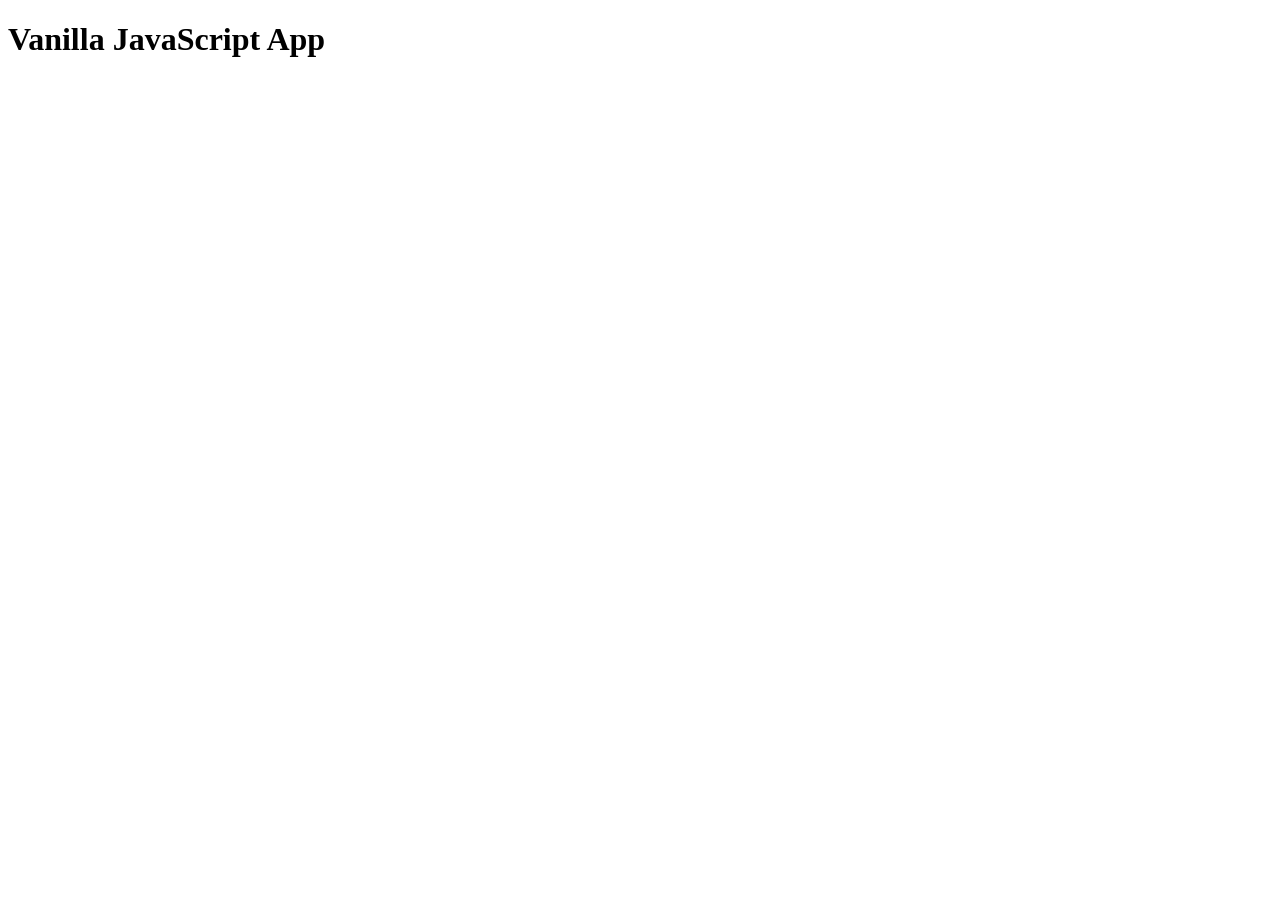
==== src/index.html @ a3a56b65 "Initial commit" ====
<!DOCTYPE html>
<html lang="en">

<head>
  <meta charset="UTF-8">
  <meta name="viewport" content="width=device-width, initial-scale=1.0">
  <link rel="stylesheet" href="styles.css">
  <title>Vanilla JavaScript App</title>
</head>

<body>
  <main>
    <h1>Vanilla JavaScript App</h1>
  </main>
</body>

</html>
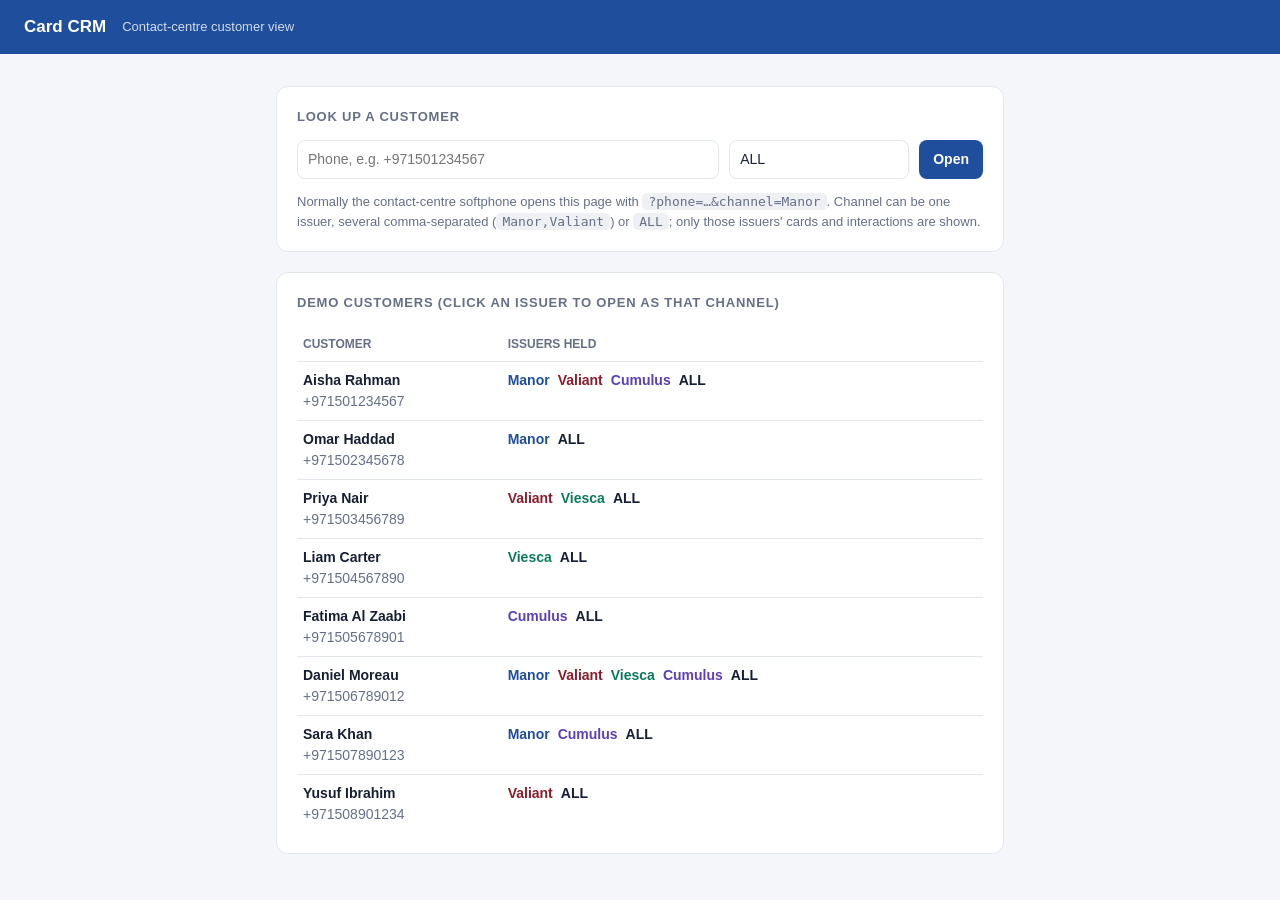
==== commit 072a5ead: "Add files via upload" ====
--- a/src/index.html
+++ b/src/index.html
@@ -1,17 +1,14 @@
-<!DOCTYPE html>
+<!doctype html>
 <html lang="en">
-
 <head>
-  <meta charset="UTF-8">
-  <meta name="viewport" content="width=device-width, initial-scale=1.0">
+  <meta charset="utf-8">
+  <meta name="viewport" content="width=device-width, initial-scale=1">
+  <title>Card CRM</title>
   <link rel="stylesheet" href="styles.css">
-  <title>Vanilla JavaScript App</title>
 </head>
-
 <body>
-  <main>
-    <h1>Vanilla JavaScript App</h1>
-  </main>
+  <div id="app"></div>
+  <script src="data.js"></script>
+  <script src="app.js"></script>
 </body>
-
-</html>+</html>
--- a/src/styles.css
+++ b/src/styles.css
@@ -0,0 +1,87 @@
+:root {
+  --bg: #f4f6fa; --surface: #fff; --text: #172033; --muted: #667085; --border: #e3e7ee;
+  --accent: #1f4e9c; --tint: #e8effa;
+  --ok: #067647; --ok-bg: #e6f6ee; --warn: #b54708; --warn-bg: #fef0e2; --bad: #b42318; --bad-bg: #fde8e6; --neutral-bg: #eef0f4;
+  --radius: 12px;
+}
+@media (prefers-color-scheme: dark) {
+  :root { --bg: #0f1420; --surface: #181f2e; --text: #e8ecf4; --muted: #98a2b3; --border: #2a3345;
+    --ok: #4ade80; --ok-bg: #12301f; --warn: #fbbf6a; --warn-bg: #3a2a12; --bad: #f87d72; --bad-bg: #3b1a17; --neutral-bg: #232c3e; }
+}
+* { box-sizing: border-box; }
+body { margin: 0; font: 15px/1.5 -apple-system, BlinkMacSystemFont, "Segoe UI", Roboto, sans-serif; background: var(--bg); color: var(--text); }
+header.top { background: var(--accent); color: #fff; padding: 14px 24px; display: flex; align-items: center; gap: 16px; flex-wrap: wrap; }
+header.top h1 { font-size: 17px; margin: 0; font-weight: 650; }
+header.top .sub { opacity: .8; font-size: 13px; }
+header.top .spacer { flex: 1; }
+.chip { background: rgba(255,255,255,.18); border: 1px solid rgba(255,255,255,.35); padding: 4px 12px; border-radius: 999px; font-size: 13px; font-weight: 600; }
+header.top a { color: #fff; font-size: 13px; opacity: .9; }
+main { max-width: 1200px; margin: 0 auto; padding: 24px 16px 48px; display: grid; grid-template-columns: 340px 1fr; gap: 20px; align-items: start; }
+@media (max-width: 860px) { main { grid-template-columns: 1fr; } }
+.panel { background: var(--surface); border: 1px solid var(--border); border-radius: var(--radius); padding: 20px; }
+.panel h2 { font-size: 13px; text-transform: uppercase; letter-spacing: .06em; color: var(--muted); margin: 0 0 14px; font-weight: 650; }
+.stack { display: flex; flex-direction: column; gap: 20px; }
+
+.profile .avatar { width: 56px; height: 56px; border-radius: 50%; background: var(--tint); color: var(--accent); display: grid; place-items: center; font-weight: 700; font-size: 20px; }
+.profile .name { font-size: 20px; font-weight: 650; margin: 10px 0 2px; }
+.profile .id { color: var(--muted); font-size: 13px; }
+.profile dl { margin: 16px 0 0; display: grid; grid-template-columns: auto 1fr; gap: 8px 14px; font-size: 14px; }
+.profile dt { color: var(--muted); }
+.profile dd { margin: 0; text-align: right; word-break: break-word; }
+
+.badge { display: inline-block; padding: 2px 9px; border-radius: 999px; font-size: 12px; font-weight: 600; background: var(--neutral-bg); color: var(--muted); }
+.badge.ok { background: var(--ok-bg); color: var(--ok); }
+.badge.warn { background: var(--warn-bg); color: var(--warn); }
+.badge.bad { background: var(--bad-bg); color: var(--bad); }
+
+.cards { display: grid; grid-template-columns: repeat(auto-fill, minmax(320px, 1fr)); gap: 16px; }
+.card { border: 1px solid var(--border); border-radius: var(--radius); overflow: hidden; background: var(--surface); }
+.card .visual { background: linear-gradient(135deg, var(--c), color-mix(in srgb, var(--c) 55%, #000)); color: #fff; padding: 16px 18px; }
+.card .visual .row { display: flex; justify-content: space-between; align-items: center; font-size: 13px; opacity: .92; }
+.card .visual .num { font-size: 20px; letter-spacing: .14em; margin: 18px 0 6px; font-variant-numeric: tabular-nums; }
+.card .visual .prod { font-weight: 600; }
+.card .body { padding: 14px 18px 16px; }
+.card .body .top { display: flex; justify-content: space-between; align-items: center; margin-bottom: 10px; }
+.meter { height: 6px; background: var(--neutral-bg); border-radius: 99px; overflow: hidden; margin: 6px 0 12px; }
+.meter > i { display: block; height: 100%; background: var(--c); }
+.meter > i.high { background: #d92d20; }
+.kv { display: grid; grid-template-columns: 1fr 1fr; gap: 10px 14px; font-size: 13px; }
+.kv span { display: block; color: var(--muted); font-size: 12px; }
+.kv b { font-weight: 600; font-size: 14px; }
+
+.empty { text-align: center; color: var(--muted); padding: 28px 12px; }
+.empty b { color: var(--text); display: block; margin-bottom: 4px; }
+
+.toolbar { display: flex; justify-content: space-between; align-items: center; margin-bottom: 14px; gap: 10px; }
+.toolbar h2 { margin: 0; }
+button, .btn { font: inherit; font-weight: 600; font-size: 14px; border: 0; border-radius: 8px; padding: 8px 14px; cursor: pointer; background: var(--accent); color: #fff; text-decoration: none; display: inline-block; }
+button.secondary { background: var(--neutral-bg); color: var(--text); }
+button:hover { filter: brightness(1.08); }
+
+form.log { display: none; border: 1px solid var(--border); background: var(--bg); border-radius: 10px; padding: 14px; margin-bottom: 16px; gap: 12px; grid-template-columns: repeat(auto-fit, minmax(160px, 1fr)); }
+form.log.open { display: grid; }
+form.log label { font-size: 12px; color: var(--muted); display: flex; flex-direction: column; gap: 4px; }
+form.log .wide { grid-column: 1 / -1; }
+input, select, textarea { font: inherit; font-size: 14px; padding: 8px 10px; border: 1px solid var(--border); border-radius: 8px; background: var(--surface); color: var(--text); width: 100%; }
+textarea { min-height: 70px; resize: vertical; }
+form.log .actions { grid-column: 1 / -1; display: flex; gap: 8px; justify-content: flex-end; }
+
+.timeline { list-style: none; margin: 0; padding: 0; }
+.timeline li { display: grid; grid-template-columns: 38px 1fr; gap: 12px; padding: 14px 0; border-top: 1px solid var(--border); }
+.timeline li:first-child { border-top: 0; padding-top: 0; }
+.timeline .ico { width: 38px; height: 38px; border-radius: 50%; background: var(--tint); color: var(--accent); display: grid; place-items: center; font-size: 17px; }
+.timeline .head { display: flex; flex-wrap: wrap; gap: 6px 10px; align-items: center; }
+.timeline .head b { font-weight: 650; }
+.timeline .meta { color: var(--muted); font-size: 12.5px; }
+.timeline p { margin: 4px 0 0; font-size: 14px; }
+.tag { font-size: 11.5px; font-weight: 650; padding: 1px 8px; border-radius: 6px; background: var(--c-tint, var(--neutral-bg)); color: var(--c, var(--muted)); }
+
+/* landing */
+.landing { max-width: 760px; margin: 32px auto; padding: 0 16px; }
+.landing form { display: grid; grid-template-columns: 1fr 180px auto; gap: 10px; }
+@media (max-width: 600px) { .landing form { grid-template-columns: 1fr; } }
+.landing table { width: 100%; border-collapse: collapse; font-size: 14px; }
+.landing th, .landing td { text-align: left; padding: 8px 6px; border-top: 1px solid var(--border); vertical-align: top; }
+.landing th { color: var(--muted); font-weight: 600; font-size: 12px; text-transform: uppercase; border-top: 0; }
+.landing td a { margin-right: 8px; font-weight: 600; text-decoration: none; }
+code { background: var(--neutral-bg); padding: 1px 6px; border-radius: 5px; font-size: 13px; }
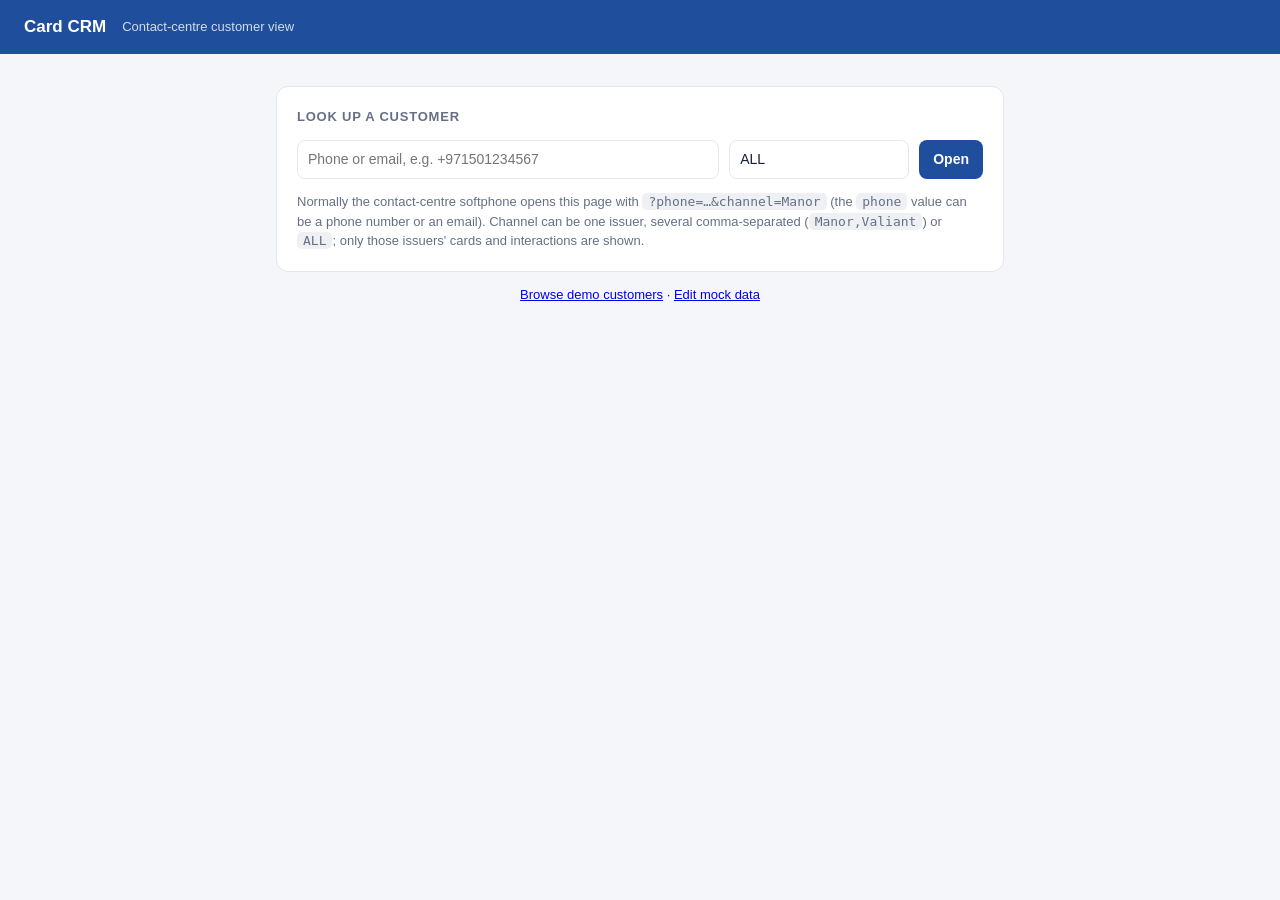
==== commit 820446c7: "Add files via upload" ====
--- a/src/index.html
+++ b/src/index.html
@@ -9,6 +9,7 @@
 <body>
   <div id="app"></div>
   <script src="data.js"></script>
+  <script src="store.js"></script>
   <script src="app.js"></script>
 </body>
 </html>
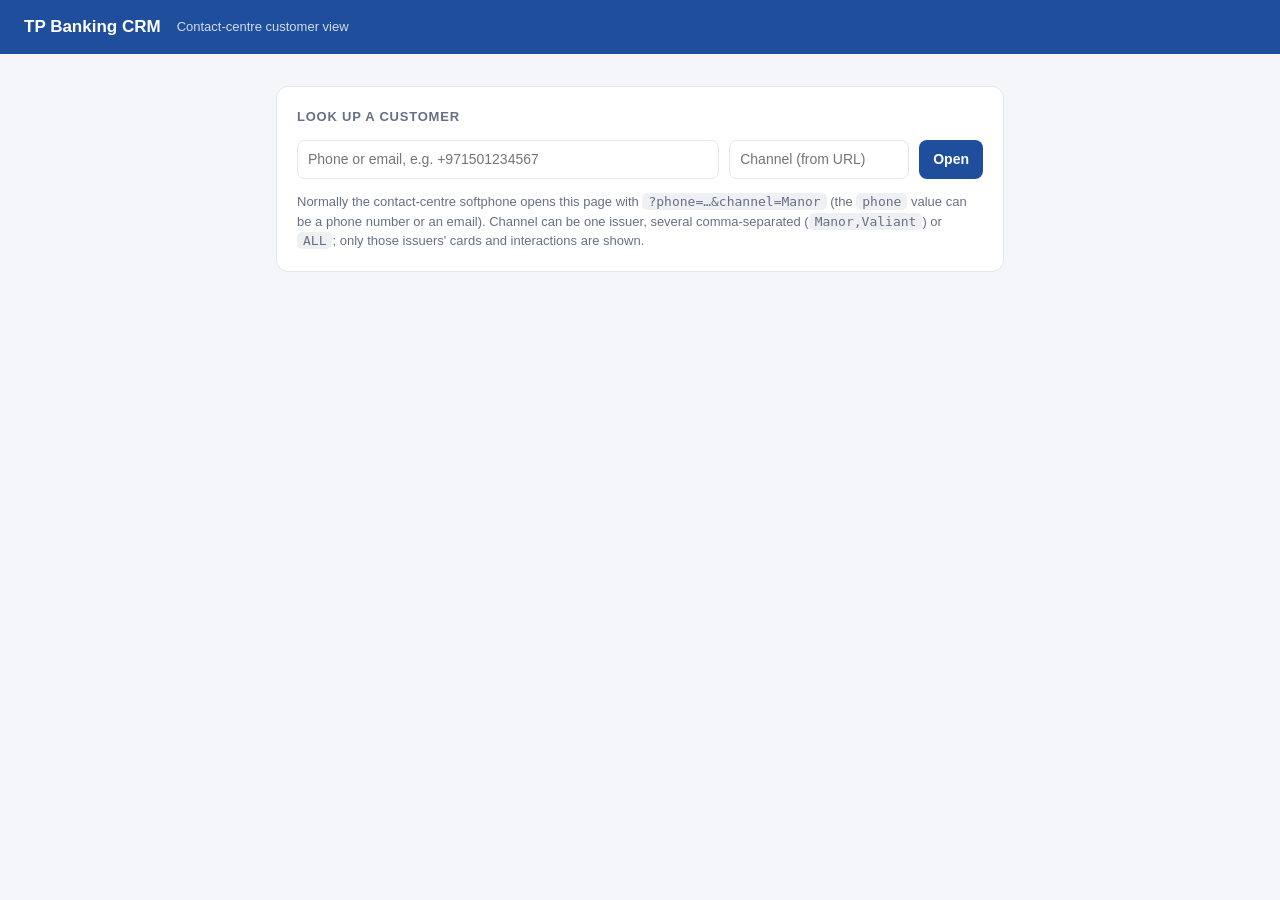
==== commit 307d78b5: "Add files via upload" ====
--- a/src/index.html
+++ b/src/index.html
@@ -3,7 +3,7 @@
 <head>
   <meta charset="utf-8">
   <meta name="viewport" content="width=device-width, initial-scale=1">
-  <title>Card CRM</title>
+  <title>TP Banking CRM</title>
   <link rel="stylesheet" href="styles.css">
 </head>
 <body>
@@ -12,4 +12,4 @@
   <script src="store.js"></script>
   <script src="app.js"></script>
 </body>
-</html>
+</html>
--- a/src/styles.css
+++ b/src/styles.css
@@ -85,3 +85,15 @@
 .landing th { color: var(--muted); font-weight: 600; font-size: 12px; text-transform: uppercase; border-top: 0; }
 .landing td a { margin-right: 8px; font-weight: 600; text-decoration: none; }
 code { background: var(--neutral-bg); padding: 1px 6px; border-radius: 5px; font-size: 13px; }
+
+/* OTP dialog */
+.modal-bg { position: fixed; inset: 0; background: rgba(15,20,32,.55); display: grid; place-items: center; z-index: 50; padding: 16px; }
+.modal { background: var(--surface); color: var(--text); border-radius: 14px; padding: 22px; width: 100%; max-width: 400px; box-shadow: 0 20px 60px rgba(0,0,0,.35); }
+.modal h3 { margin: 0 0 6px; font-size: 18px; }
+.modal .muted { color: var(--muted); margin: 6px 0 12px; font-size: 14px; }
+.modal .small { font-size: 12.5px; margin-top: 10px; }
+.sms { background: var(--tint); border-radius: 12px 12px 12px 3px; padding: 10px 14px; font-size: 14px; }
+.sms-hd { font-size: 11.5px; color: var(--muted); margin-bottom: 4px; }
+.modal input { font-size: 18px; letter-spacing: .3em; text-align: center; }
+.otp-err { color: var(--bad); font-size: 13px; min-height: 20px; margin-top: 6px; font-weight: 600; }
+.modal .actions { display: flex; justify-content: flex-end; gap: 8px; margin-top: 8px; }
